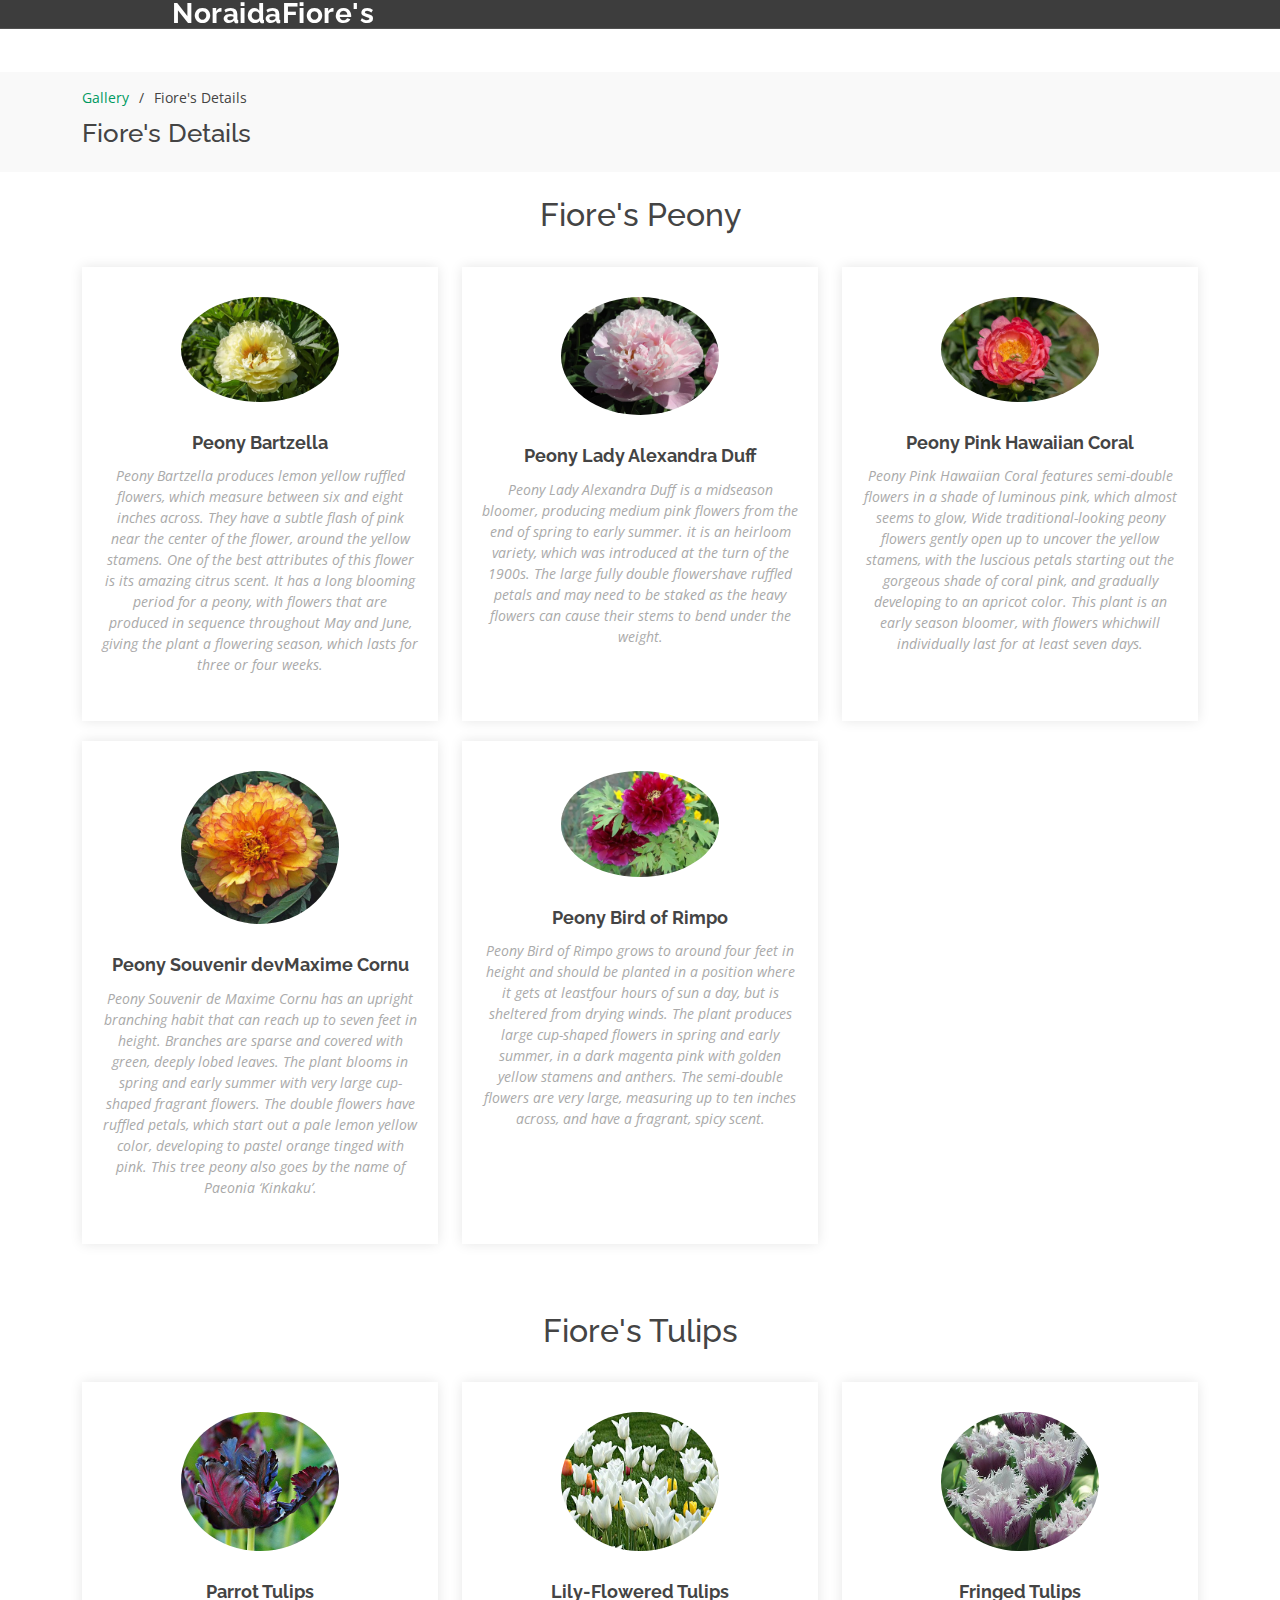
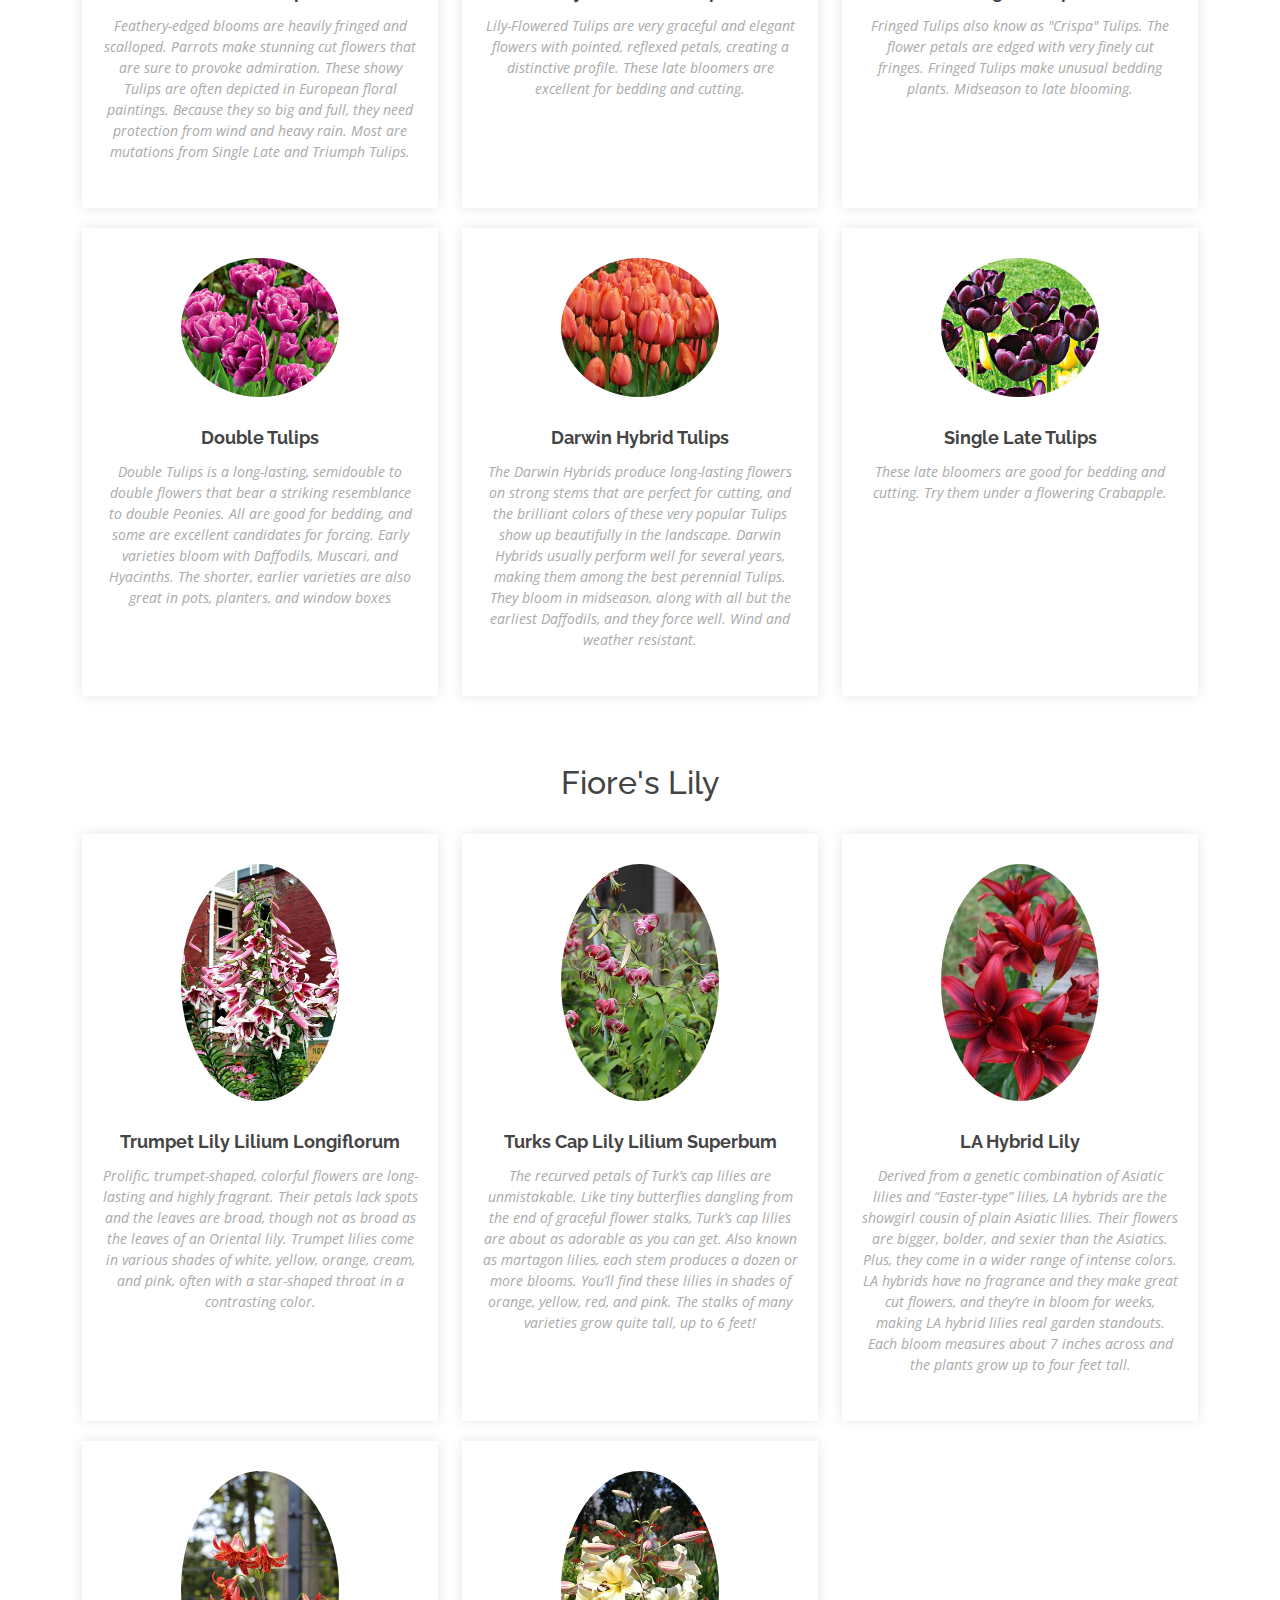
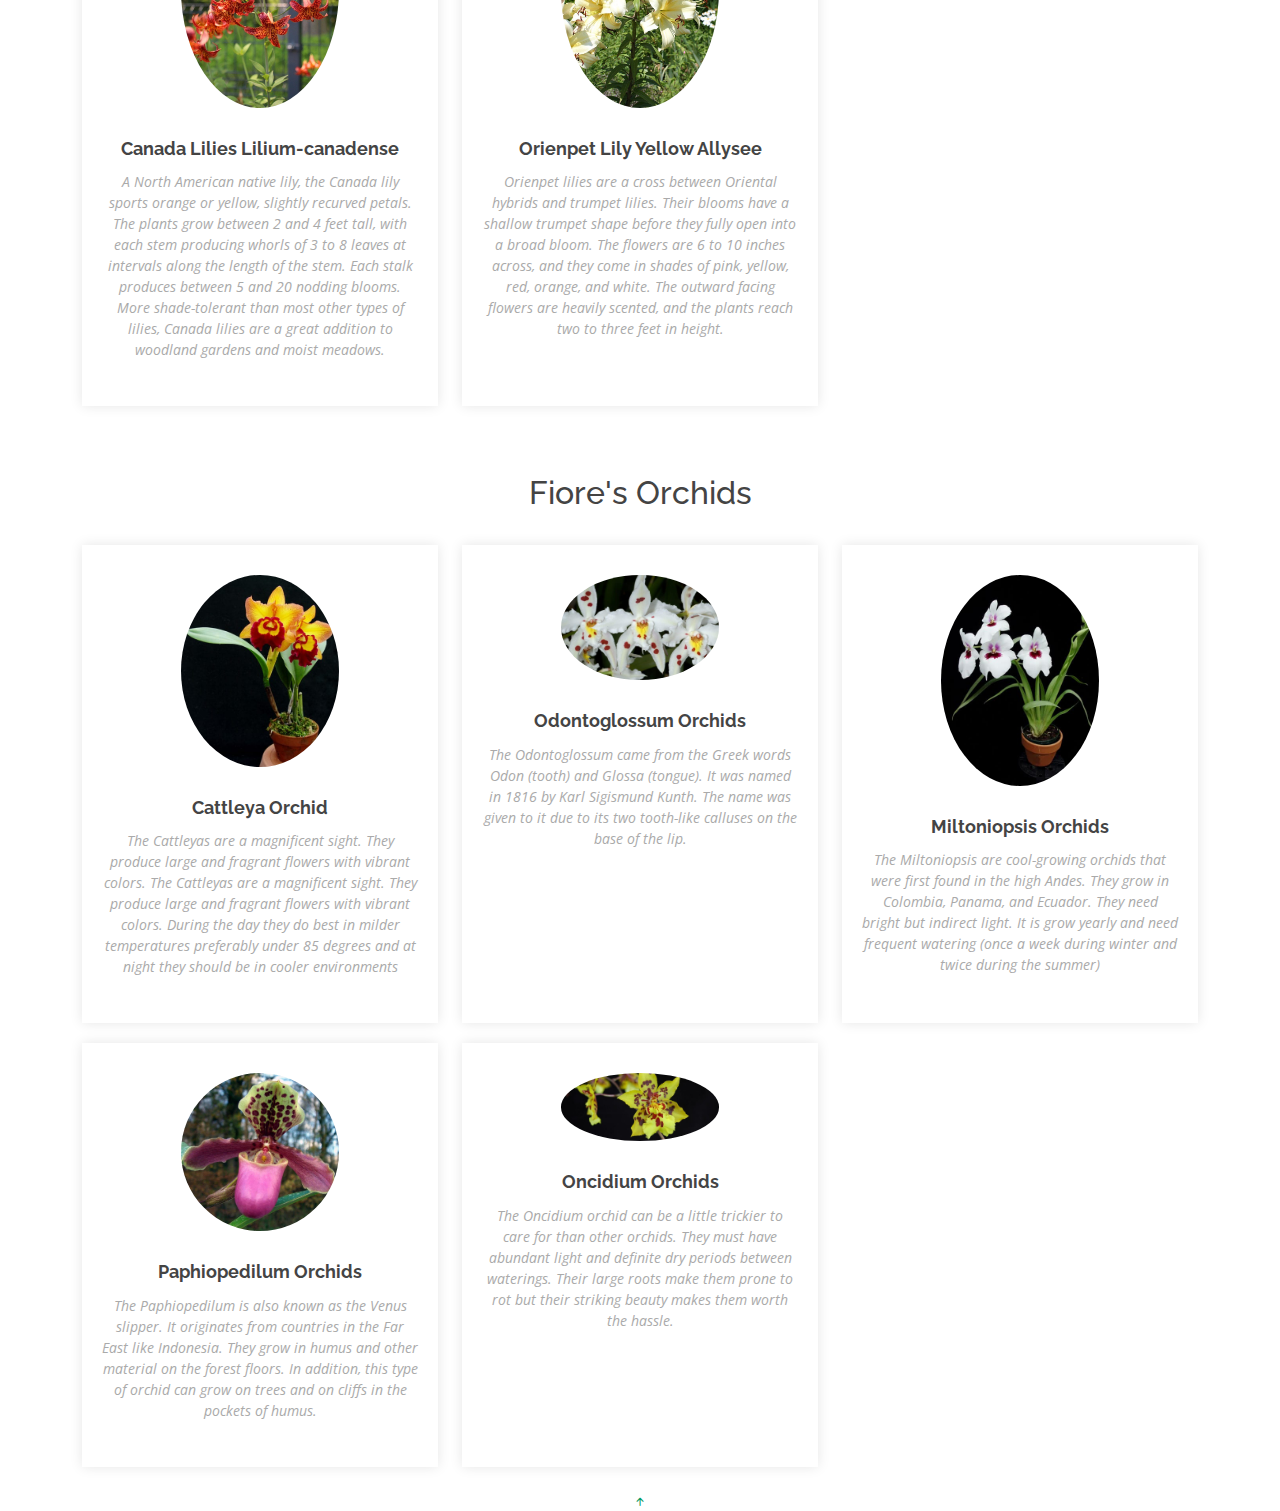
==== details.html @ a9705745 "Add file via upload" ====
<!DOCTYPE html>
<html lang="en">

<head>
  <meta charset="utf-8">
  <meta content="width=device-width, initial-scale=1.0" name="viewport">

  <title>NoraidaFiore's Gallery</title>
  <meta content="" name="description">
  <meta content="NoraidaFiore's Gallery, Fiore's Peony, Fiore's Tulip, Fiore's Lily, Fiore's Orchids" name="keywords">

  <!-- Google Fonts -->
  <link href="https://fonts.googleapis.com/css?family=Open+Sans:300,300i,400,400i,600,600i,700,700i|Raleway:300,300i,400,400i,500,500i,600,600i,700,700i|Poppins:300,300i,400,400i,500,500i,600,600i,700,700i" rel="stylesheet">

  <!-- Vendor CSS Files -->
  <link href="vendor/bootstrap/css/bootstrap.min.css" rel="stylesheet">
  <link href="vendor/bootstrap-icons/bootstrap-icons.css" rel="stylesheet">
  <link href="vendor/boxicons/css/boxicons.min.css" rel="stylesheet">
  <link href="vendor/glightbox/css/glightbox.min.css" rel="stylesheet">
  <link href="vendor/remixicon/remixicon.css" rel="stylesheet">
  <link href="vendor/swiper/swiper-bundle.min.css" rel="stylesheet">

  <!-- Template Main CSS File -->
  <link href="cssfile.css" rel="stylesheet">
</head>

<body>

  <!-- ======= Header ======= -->
  <header id="header" class="fixed-top header-inner-pages">
    <div class="container-fluid">

      <div class="row justify-content-center">
        <div class="col-xl-9 d-flex align-items-center justify-content-lg-between">
          <h1 class="logo me-auto me-lg-0"><a href="index.html">NoraidaFiore's</a></h1>
        </div>
      </div>

    </div>
  </header><!-- End Header -->

  <main id="main">

    <!-- ======= Breadcrumbs ======= -->
    <section id="breadcrumbs" class="breadcrumbs">
      <div class="container">

        <ol>
          <li><a href="index.html">Gallery</a></li>
          <li>Fiore's Details</li>
        </ol>
        <h2>Fiore's Details</h2>

      </div>
    </section>
	</br>
	<section id="details" class="details">
      <div class="container">

        <div class="section-title">
          <h2 style="text-align: center;">Fiore's Peony</h2>
        </div>
		</br>
        <div class="row">
          <div class="col-lg-4 col-md-6 d-flex align-items-stretch">
            <div class="flower">
              <img src="images/Peony-Bartzella.jpg" alt="Peony-Bartzella">    <!-- https://www.trees.com/flowers/peonies -->
              <h4>Peony Bartzella</h4>
              <p>Peony Bartzella produces lemon yellow ruffled flowers, which measure between six and eight inches across. They have a subtle flash of pink near the 
				center of the flower, around the yellow stamens. One of the best attributes of this flower is its amazing citrus scent. It has a long blooming period for 
				a peony, with flowers that are produced in sequence throughout May and June, giving the plant a flowering season, which lasts for three or four weeks.</p>
            </div>
          </div>

          <div class="col-lg-4 col-md-6 d-flex align-items-stretch">
            <div class="flower">
              <img src="images/Peony-Lady-Alexandra-Duff.jpg" alt="Peony-Lady-Alexandra-Duff">    <!-- https://www.trees.com/flowers/peonies -->
              <h4>Peony Lady Alexandra Duff</h4>
              <p>Peony Lady Alexandra Duff is a midseason bloomer, producing medium pink flowers from the end of spring to early summer. it is an heirloom variety,
				which was introduced at the turn of the 1900s. The large fully double flowershave ruffled petals and may need to be staked as the heavy flowers can
				cause their stems to bend under the weight.</p>
            </div>
          </div>

          <div class="col-lg-4 col-md-6 d-flex align-items-stretch">
            <div class="flower">
              <img src="images/Peony-Pink-Hawaiian-Coral.jpg" alt="Peony-Pink-Hawaiian-Coral">    <!-- https://www.trees.com/flowers/peonies -->
              <h4>Peony Pink Hawaiian Coral</h4>
              <p>Peony Pink Hawaiian Coral features semi-double flowers in a shade of luminous pink, which almost seems to glow, Wide traditional-looking peony
				flowers gently open up to uncover the yellow stamens, with the luscious petals starting out the gorgeous shade of coral pink, and gradually developing to an 
				apricot color. This plant is an early season bloomer, with flowers whichwill individually last for at least seven days.</p>
            </div>
          </div>
		  
		  <div class="col-lg-4 col-md-6 d-flex align-items-stretch">
            <div class="flower">
              <img src="images/Peony-Souvenir-de-Maxime-Cornu.jpg" alt="Peony-Souvenir-de-Maxime-Cornu">    <!-- https://www.trees.com/flowers/peonies -->
              <h4>Peony Souvenir devMaxime Cornu</h4>
              <p>Peony Souvenir de Maxime Cornu has an upright branching habit that can reach up to seven feet in height. Branches are sparse and covered with green, 
				deeply lobed leaves. The plant blooms in spring and early summer with very large cup-shaped fragrant flowers. The double flowers have ruffled petals, which 
				start out a pale lemon yellow color, developing to pastel orange tinged with pink. This tree peony also goes by the name of Paeonia ‘Kinkaku’.</p>
            </div>
          </div>
		  
		  <div class="col-lg-4 col-md-6 d-flex align-items-stretch">
            <div class="flower">
              <img src="images/Peony-Bird-of-Rimpo.jpg" alt="Peony-Bird-of-Rimpo">    <!-- https://www.trees.com/flowers/peonies -->
              <h4>Peony Bird of Rimpo</h4>
              <p>Peony Bird of Rimpo grows to around four feet in height and should be planted in a position where it gets at leastfour hours of sun a day, but is 
				sheltered from drying winds. The plant produces large cup-shaped flowers in spring and early summer, in a dark magenta pink with golden yellow stamens
				and anthers. The semi-double flowers are very large, measuring up to ten inches across, and have a fragrant, spicy scent.</p>
            </div>
          </div>

        </div>

      </div>
    </section>
	
	</br></br>
	<section id="details" class="details">
      <div class="container">

        <div class="section-title">
          <h2 style="text-align: center;">Fiore's Tulips</h2>
        </div>
		</br>
        <div class="row">
          <div class="col-lg-4 col-md-6 d-flex align-items-stretch">
            <div class="flower">
              <img src="images/210032.jpg" alt="Parrot-tulips">     <!-- https://www.whiteflowerfarm.com/tuliptypes -->
              <h4>Parrot Tulips</h4>
              <p>Feathery-edged blooms are heavily fringed and scalloped. Parrots make stunning cut flowers that are sure to provoke admiration. These showy Tulips are 
						often depicted in European floral paintings. Because they so big and full, they need protection from wind and heavy rain. Most are mutations from Single 
						Late and Triumph Tulips.</p>
            </div>
          </div>

          <div class="col-lg-4 col-md-6 d-flex align-items-stretch">
            <div class="flower">
              <img src="images/261402.jpg" alt="Lily-Flowered Tulip">     <!-- https://www.whiteflowerfarm.com/tuliptypes -->
              <h4>Lily-Flowered Tulips</h4>
              <p>Lily-Flowered Tulips are very graceful and elegant flowers with pointed, reflexed petals, creating a distinctive profile. These late bloomers are 
						excellent for bedding and cutting.</p>
            </div>
          </div>

          <div class="col-lg-4 col-md-6 d-flex align-items-stretch">
            <div class="flower">
              <img src="images/230800.jpg" alt="Fringed Tulip">     <!-- https://www.whiteflowerfarm.com/tuliptypes -->
              <h4>Fringed Tulips</h4>
              <p>Fringed Tulips also know as "Crispa" Tulips. The flower petals are edged with very finely cut fringes. Fringed Tulips make unusual bedding plants. 
						Midseason to late blooming.</p>
            </div>
          </div>
		  
		  <div class="col-lg-4 col-md-6 d-flex align-items-stretch">
            <div class="flower">
              <img src="images/242927.jpg" alt="Double Tulip">      <!-- https://www.whiteflowerfarm.com/tuliptypes -->
              <h4>Double Tulips</h4>
              <p>Double Tulips is a long-lasting, semidouble to double flowers that bear a striking resemblance to double Peonies. All are good for bedding, and some 
						are excellent candidates for forcing. Early varieties bloom with Daffodils, Muscari, and Hyacinths. The shorter, earlier varieties are also great in pots, 
						planters, and window boxes </p>
            </div>
          </div>
		  
		  <div class="col-lg-4 col-md-6 d-flex align-items-stretch">
            <div class="flower">
              <img src="images/242412.jpg" alt="Darwin Hybrid Tulip">     <!-- https://www.whiteflowerfarm.com/tuliptypes -->
              <h4>Darwin Hybrid Tulips</h4>
              <p>The Darwin Hybrids produce long-lasting flowers on strong stems that are perfect for cutting, and the brilliant colors of these very popular Tulips 
						show up beautifully in the landscape. Darwin Hybrids usually perform well for several years, making them among the best perennial Tulips. They bloom in 
						midseason, along with all but the earliest Daffodils, and they force well. Wind and weather resistant.</p>
            </div>
          </div>
		  
		  <div class="col-lg-4 col-md-6 d-flex align-items-stretch">
            <div class="flower">
              <img src="images/251702.jpeg" alt="Single Late Tulip">   <!-- https://www.whiteflowerfarm.com/tuliptypes -->
              <h4>Single Late Tulips</h4>
              <p>These late bloomers are good for bedding and cutting. Try them under a flowering Crabapple.</p>
            </div>
          </div>

        </div>

      </div>
    </section>
	
	</br></br>
	<section id="details" class="details">
      <div class="container">

        <div class="section-title">
          <h2 style="text-align: center;">Fiore's Lily</h2>
        </div>
		</br>
        <div class="row">
          <div class="col-lg-4 col-md-6 d-flex align-items-stretch">
            <div class="flower">
              <img src="images/Trumpet_lily_Lilium_longiflorum.jpg" alt="Trumpet_lily_Lilium_longiflorum">     <!-- https://savvygardening.com/types-of-lilies/ -->
              <h4>Trumpet Lily Lilium Longiflorum</h4>
			  <p>Prolific, trumpet-shaped, colorful flowers are long-lasting and highly fragrant. Their petals lack spots and the leaves are broad, though not as broad
						as the leaves of an Oriental lily. Trumpet lilies come in various shades of white, yellow, orange, cream, and pink, often with a star-shaped throat in a 
						contrasting color.</p>
            </div>
          </div>

          <div class="col-lg-4 col-md-6 d-flex align-items-stretch">
            <div class="flower"> 
              <img src="images/Turks_Cap_lily_Lilium_superbum.jpg" alt="Turks_Cap_lily_Lilium_superbum">    <!-- https://savvygardening.com/types-of-lilies/ -->
              <h4>Turks Cap Lily Lilium Superbum</h4>
			  <p>The recurved petals of Turk’s cap lilies are unmistakable. Like tiny butterflies dangling from the end of graceful flower stalks, Turk’s cap lilies are 
						about as adorable as you can get. Also known as martagon lilies, each stem produces a dozen or more blooms. You’ll find these lilies in shades of orange, 
						yellow, red, and pink. The stalks of many varieties grow quite tall, up to 6 feet!</p>
            </div>
          </div>

          <div class="col-lg-4 col-md-6 d-flex align-items-stretch">
            <div class="flower">
              <img src="images/LA_hybrid-lily.jpg" alt="LA_hybrid-lily">    <!-- https://savvygardening.com/types-of-lilies/ -->  
              <h4>LA Hybrid Lily</h4>
              <p>Derived from a genetic combination of Asiatic lilies and “Easter-type” lilies, LA hybrids are the showgirl cousin of plain Asiatic lilies. Their flowers are bigger, 
			  bolder, and sexier than the Asiatics. Plus, they come in a wider range of intense colors. LA hybrids have no fragrance and they make great cut flowers, and they’re 
			  in bloom for weeks, making LA hybrid lilies real garden standouts. Each bloom measures about 7 inches across and the plants grow up to four feet tall.</p>
            </div>
          </div>
		  
		  <div class="col-lg-4 col-md-6 d-flex align-items-stretch">
            <div class="flower">
              <img src="images/Canada_Lilies_Lilium-canadense.jpg" calt="Canada_Lilies_Lilium-canadense">    <!-- https://savvygardening.com/types-of-lilies/ -->
              <h4>Canada Lilies Lilium-canadense</h4>
              <p>A North American native lily, the Canada lily sports orange or yellow, slightly recurved petals. The plants grow between 2 and 4 feet tall, with each 
						stem producing whorls of 3 to 8 leaves at intervals along the length of the stem. Each stalk produces between 5 and 20 nodding blooms. More shade-tolerant 
						than most other types of lilies, Canada lilies are a great addition to woodland gardens and moist meadows.</p>
            </div>
          </div>
		  
		  <div class="col-lg-4 col-md-6 d-flex align-items-stretch">
            <div class="flower">
              <img src="images/orienpet_lily_yellow_Allysee.jpg" alt="orienpet_lily_yellow_Allysee">    <!-- https://savvygardening.com/types-of-lilies/ -->
              <h4>Orienpet Lily Yellow Allysee</h4>
			  <p>Orienpet lilies are a cross between Oriental hybrids and trumpet lilies. Their blooms have a shallow trumpet shape before they fully open into a broad 
						bloom. The flowers are 6 to 10 inches across, and they come in shades of pink, yellow, red, orange, and white. The outward facing flowers are heavily scented, 
						and the plants reach two to three feet in height.</p>
            </div>
          </div>

        </div>

      </div>
    </section>
	
	</br></br>
	<section id="details" class="details">
      <div class="container">

        <div class="section-title">
          <h2 style="text-align: center;">Fiore's Orchids</h2>
        </div>
		</br>
        <div class="row">
          <div class="col-lg-4 col-md-6 d-flex align-items-stretch">
            <div class="flower">
              <img src="images/cattleya-orchid-plant.jpg" alt="cattleya-orchid-plant">    <!-- https://www.flowerglossary.com/types-of-orchids/ -->
              <h4>Cattleya Orchid</h4>
	    		<p>The Cattleyas are a magnificent sight. They produce large and fragrant flowers with vibrant colors. The Cattleyas are a magnificent sight. 
						They produce large and fragrant flowers with vibrant colors. During the day they do best in milder temperatures preferably under 85 degrees and at 
						night they should be in cooler environments</p>
            </div>
          </div>

          <div class="col-lg-4 col-md-6 d-flex align-items-stretch">
            <div class="flower">
              <img src="images/Odontoglossum_orchids.jpg" alt="Odontoglossum_orchids">    <!-- https://www.flowerglossary.com/types-of-orchids/ -->
              <h4>Odontoglossum Orchids</h4>
			  <p>The Odontoglossum came from the Greek words Odon (tooth) and Glossa (tongue). It was named in 1816 by Karl Sigismund Kunth. The name was given to it 
						due to its two tooth-like calluses on the base of the lip.</p>
            </div>
          </div>

          <div class="col-lg-4 col-md-6 d-flex align-items-stretch">
            <div class="flower">
              <img src="images/miltoniopsis-orchids.jpg" alt="miltoniopsis-orchids">    <!-- https://www.flowerglossary.com/types-of-orchids/ -->
              <h4>Miltoniopsis Orchids</h4>
              <p>The Miltoniopsis are cool-growing orchids that were first found in the high Andes. They grow in Colombia, Panama, and Ecuador. They need bright but 
						indirect light. It is grow yearly and need frequent watering (once a week during winter and twice during the summer)</p>
            </div>
          </div>
		  
		  <div class="col-lg-4 col-md-6 d-flex align-items-stretch">
            <div class="flower">
              <img src="images/paphiopedilum-orchids.jpg" alt="paphiopedilum-orchids">    <!-- https://www.flowerglossary.com/types-of-orchids/ -->
              <h4>Paphiopedilum Orchids</h4>
              <p>The Paphiopedilum is also known as the Venus slipper. It originates from countries in the Far East like Indonesia. They grow in humus and other material 
						on the forest floors. In addition, this type of orchid can grow on trees and on cliffs in the pockets of humus.</p>
            </div>
          </div>
		  
		  <div class="col-lg-4 col-md-6 d-flex align-items-stretch">
            <div class="flower">
              <img src="images/oncidium-orchids.jpg" alt="oncidium-orchids">    <!-- https://www.flowerglossary.com/types-of-orchids/ -->
              <h4>Oncidium Orchids</h4>
			  <p>The Oncidium orchid can be a little trickier to care for than other orchids. They must have abundant light and definite dry periods between waterings. 
						Their large roots make them prone to rot but their striking beauty makes them worth the hassle.</p>
            </div>
          </div>

        </div>

      </div>
    </section>
	
	
  </main>

  <div id="preloader"></div>
  <a href="#" class="back-to-top d-flex align-items-center justify-content-center"><i class="bi bi-arrow-up-short"></i></a>

  <!-- Vendor JS Files -->
  <script src="vendor/bootstrap/js/bootstrap.bundle.min.js"></script>
  <script src="vendor/glightbox/js/glightbox.min.js"></script>
  <script src="vendor/isotope-layout/isotope.pkgd.min.js"></script>
  <script src="vendor/php-email-form/validate.js"></script>
  <script src="vendor/purecounter/purecounter.js"></script>
  <script src="vendor/swiper/swiper-bundle.min.js"></script>

  <!-- Template Main JS File -->
  <script src="js/main.js"></script>

</body>

</html>
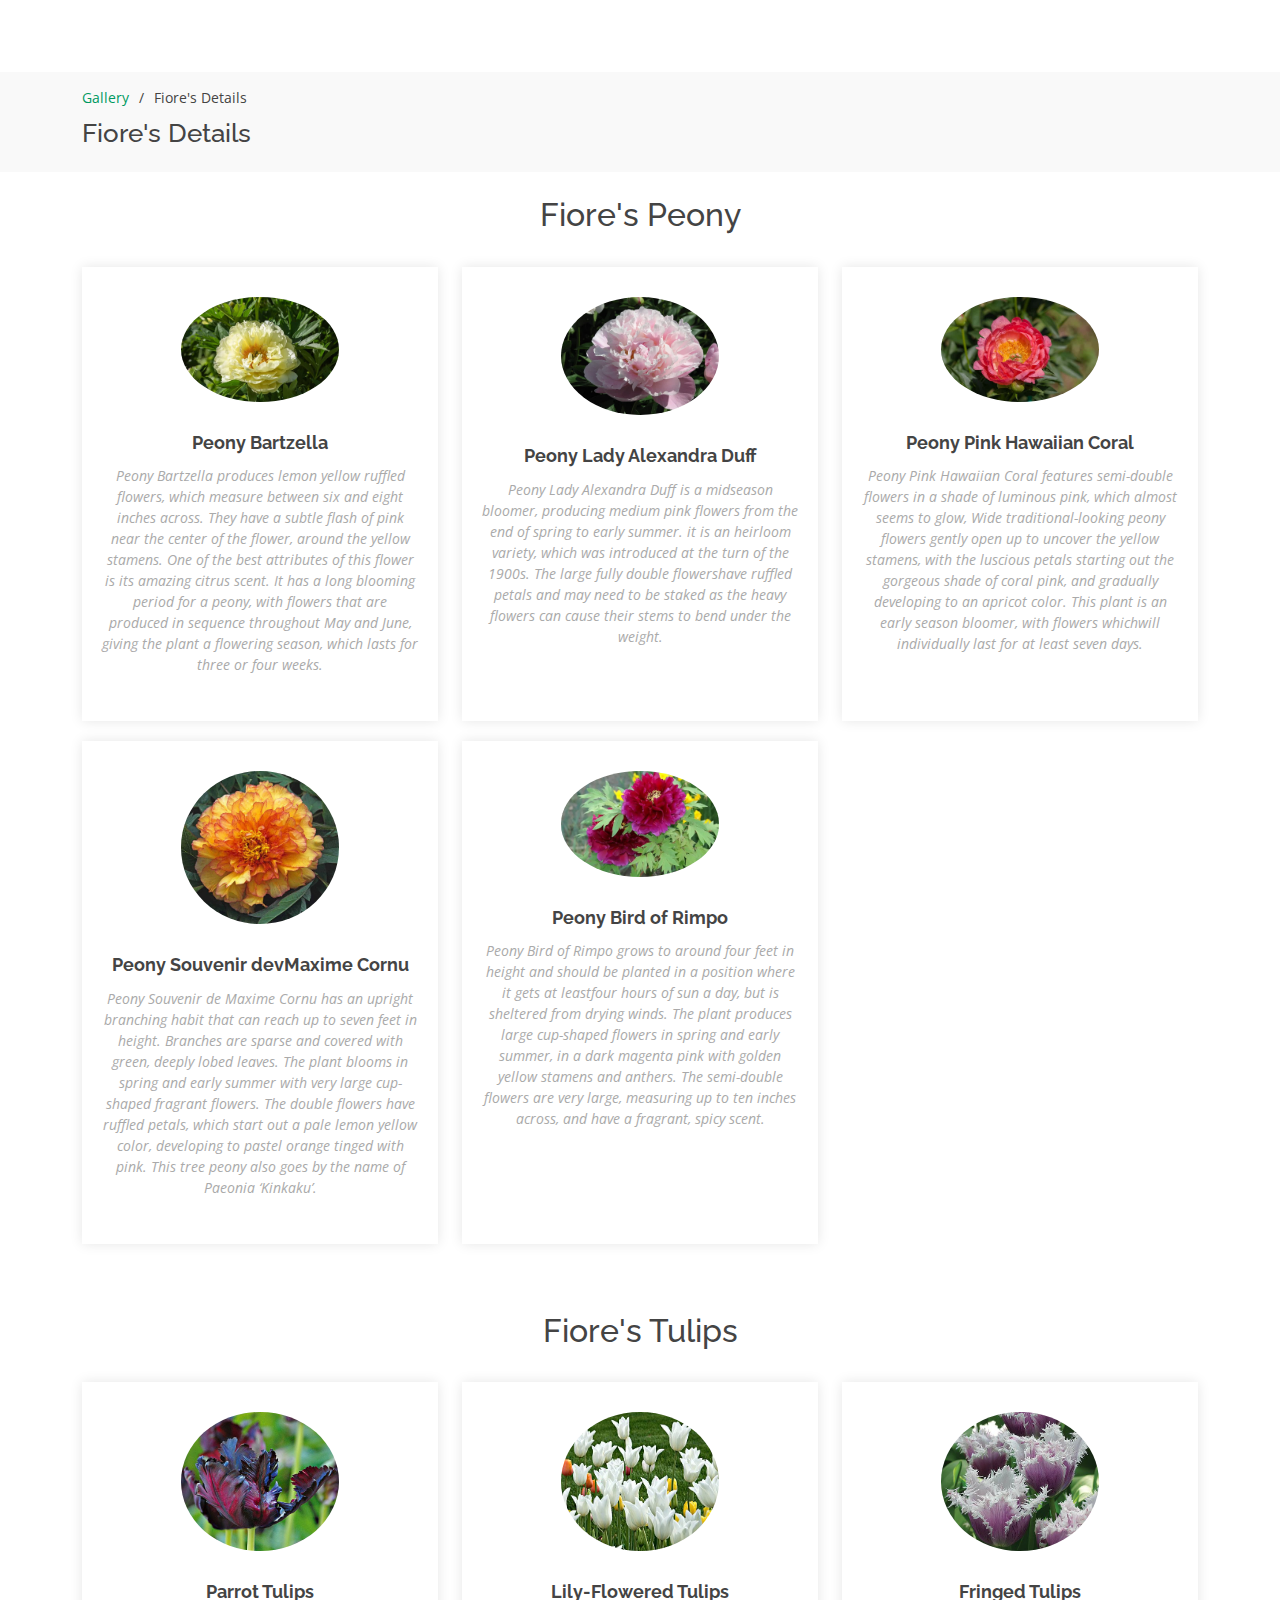
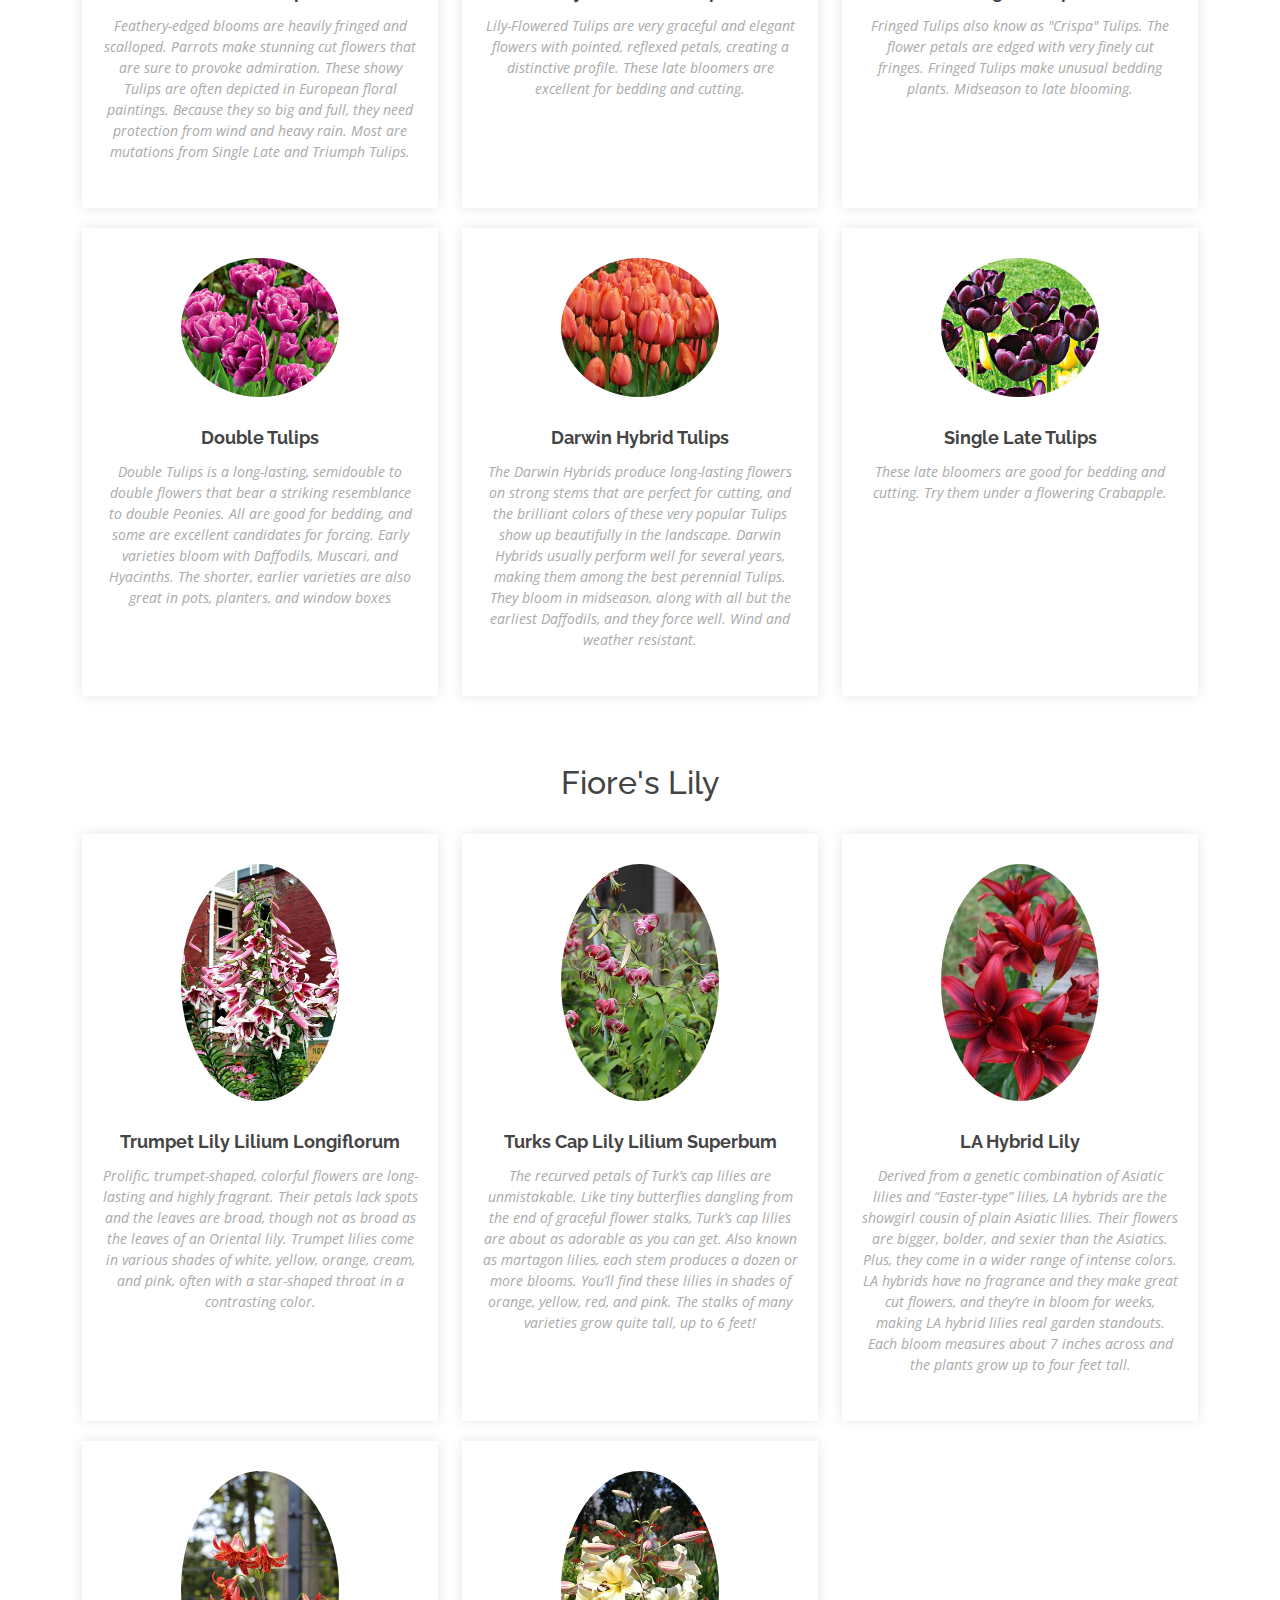
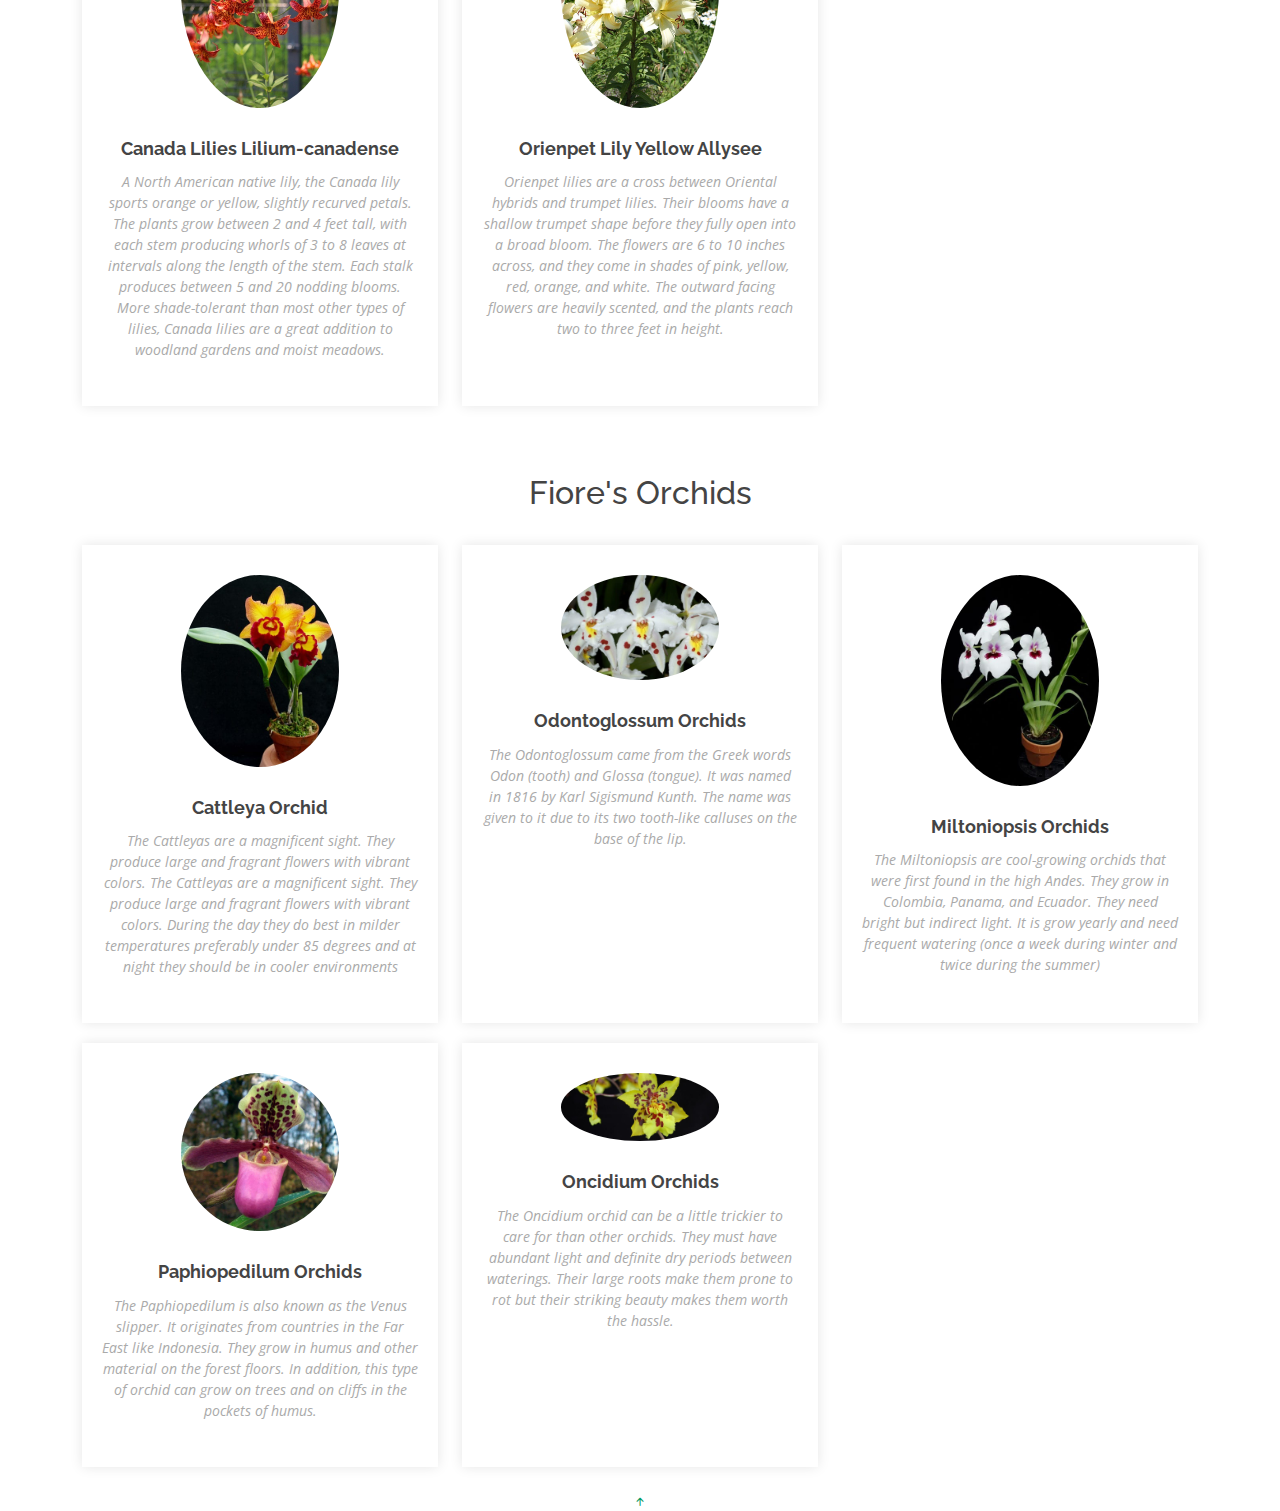
==== commit 61e3a946: "Update details.html" ====
--- a/details.html
+++ b/details.html
@@ -26,19 +26,6 @@
 
 <body>
 
-  <!-- ======= Header ======= -->
-  <header id="header" class="fixed-top header-inner-pages">
-    <div class="container-fluid">
-
-      <div class="row justify-content-center">
-        <div class="col-xl-9 d-flex align-items-center justify-content-lg-between">
-          <h1 class="logo me-auto me-lg-0"><a href="index.html">NoraidaFiore's</a></h1>
-        </div>
-      </div>
-
-    </div>
-  </header><!-- End Header -->
-
   <main id="main">
 
     <!-- ======= Breadcrumbs ======= -->
@@ -330,4 +317,4 @@
 
 </body>
 
-</html>+</html>
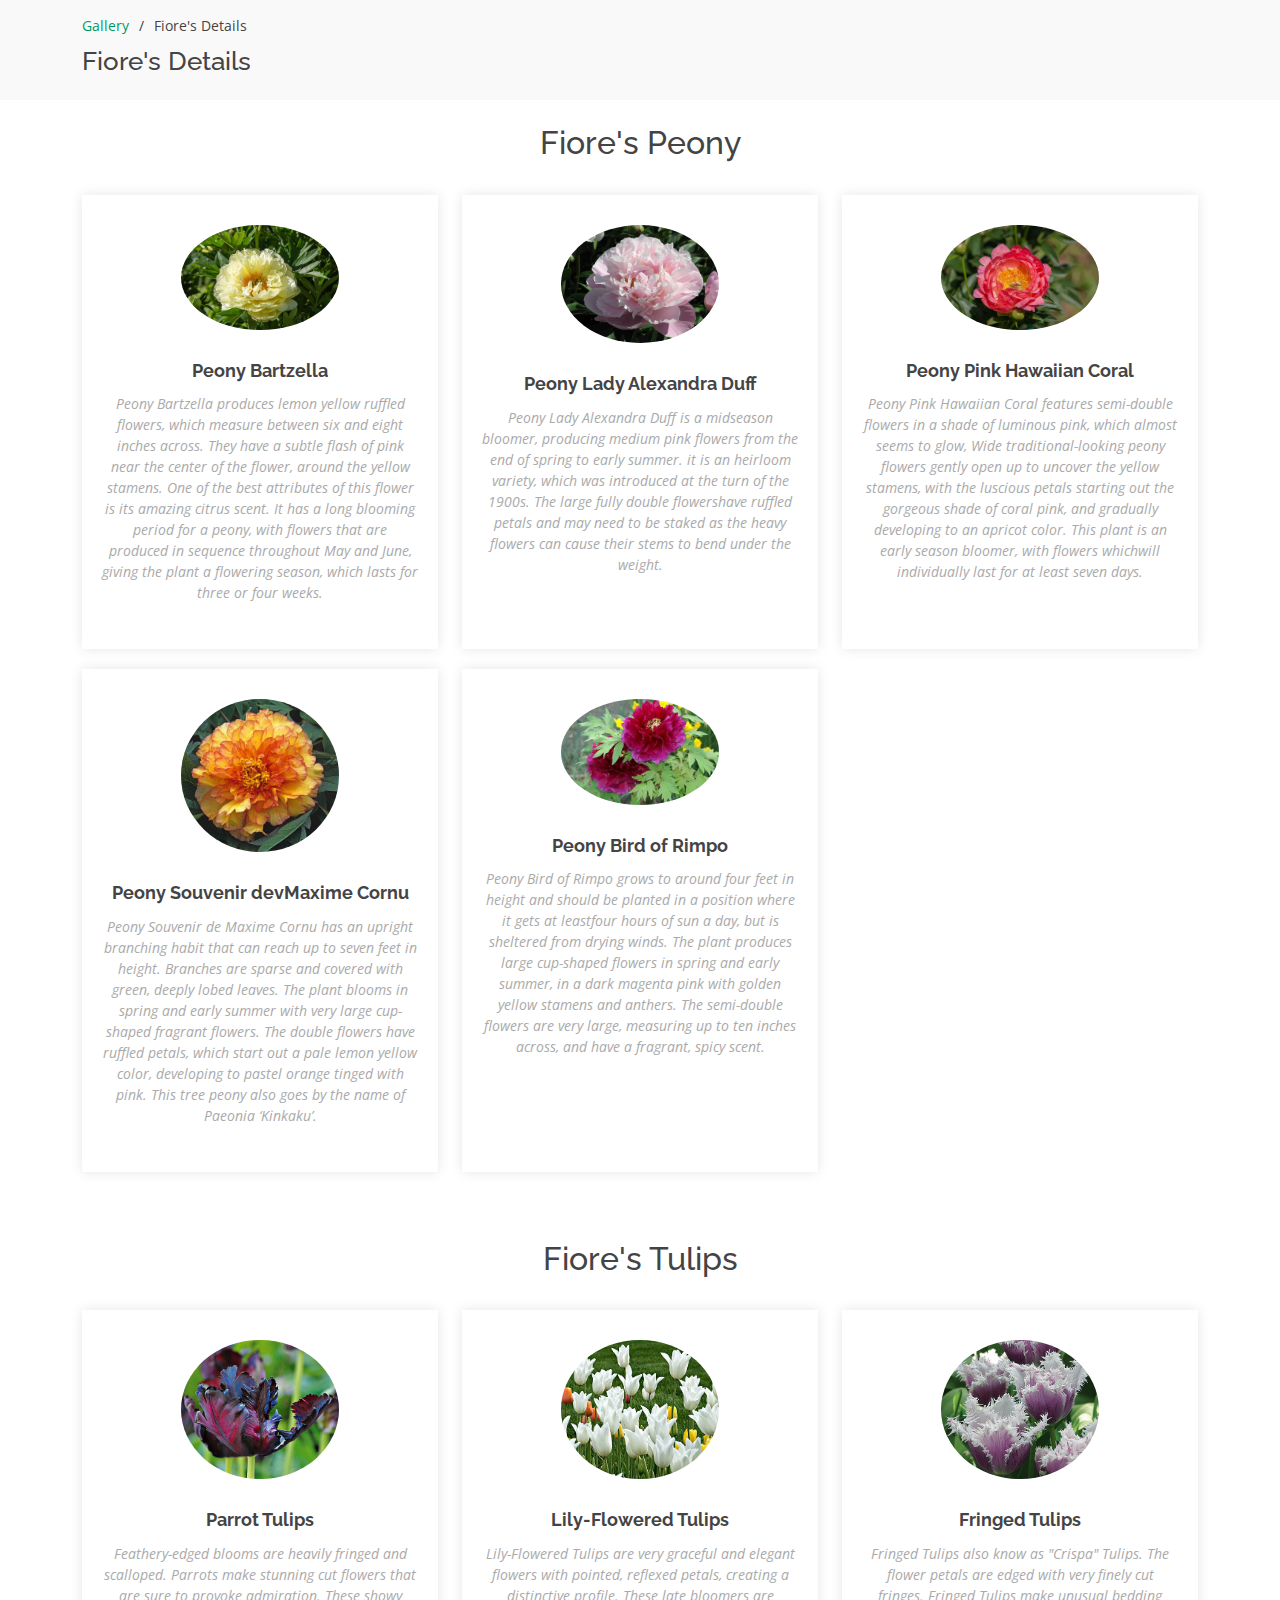
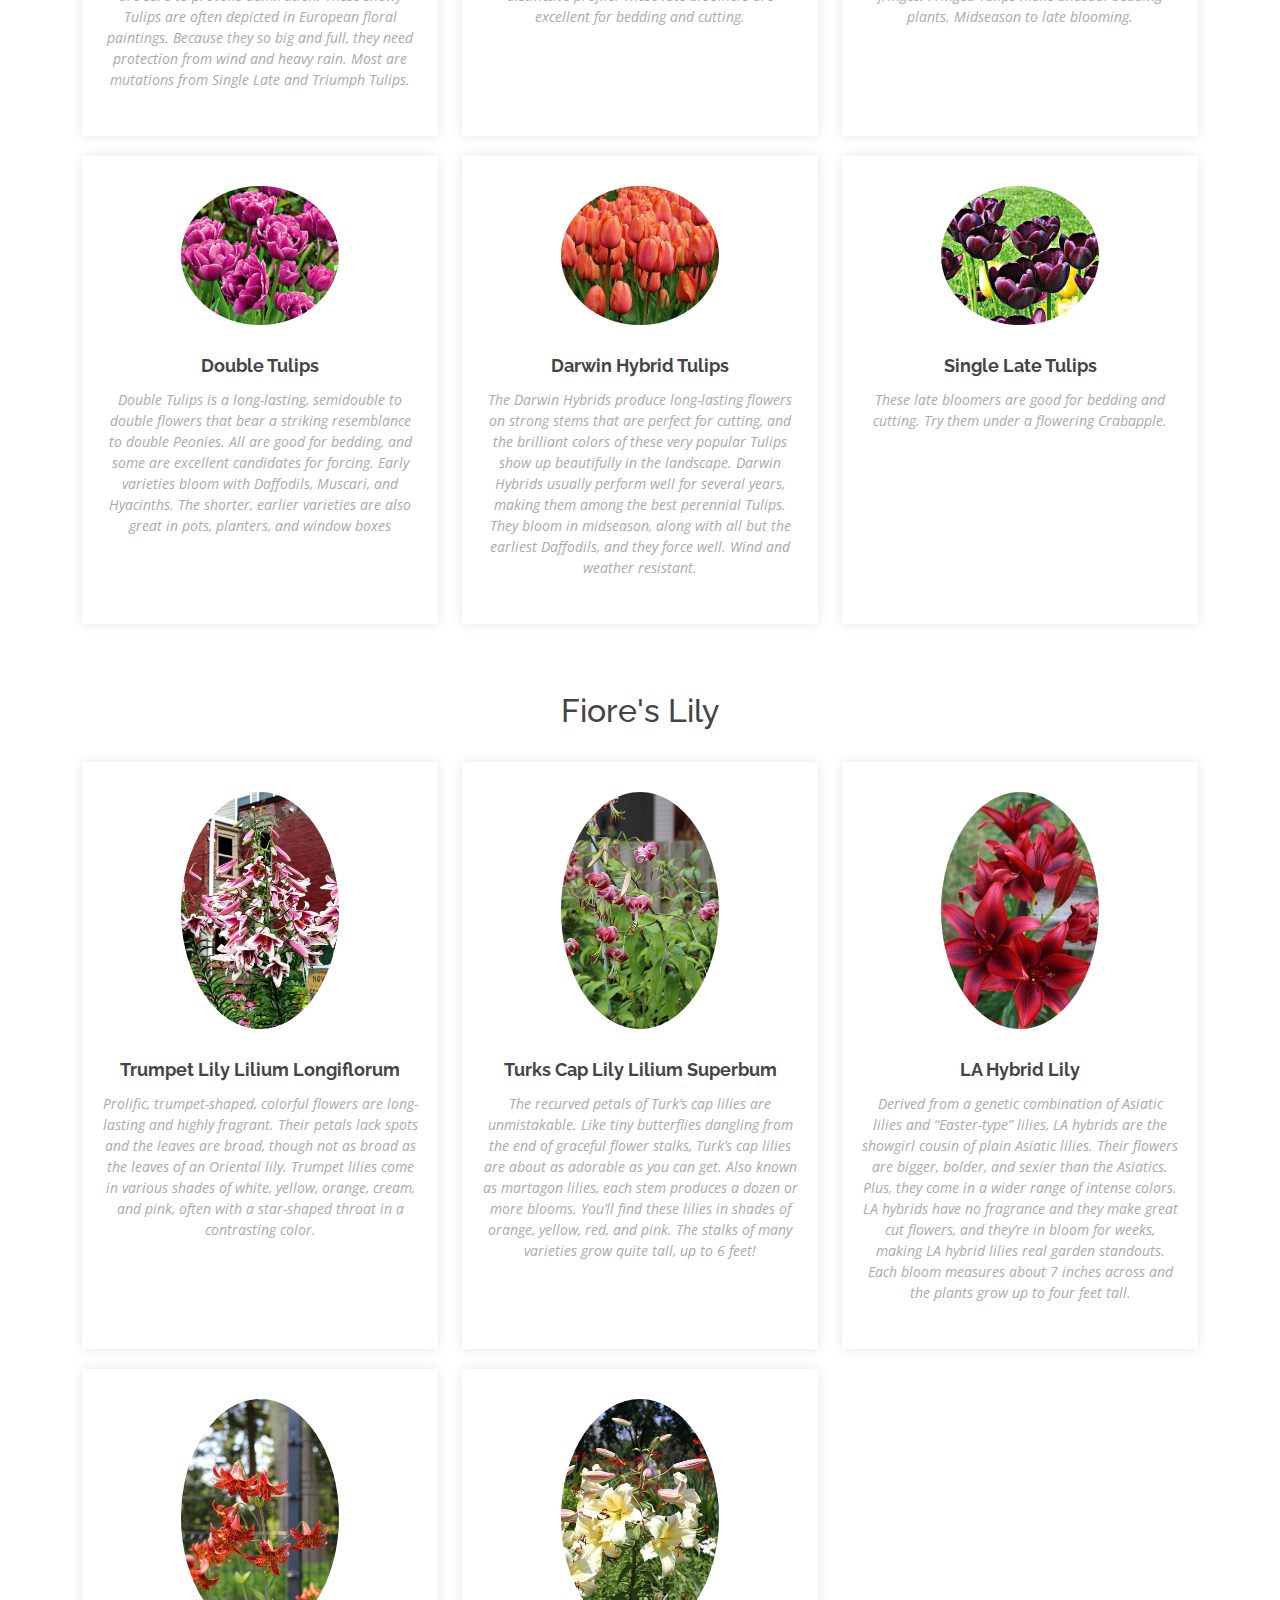
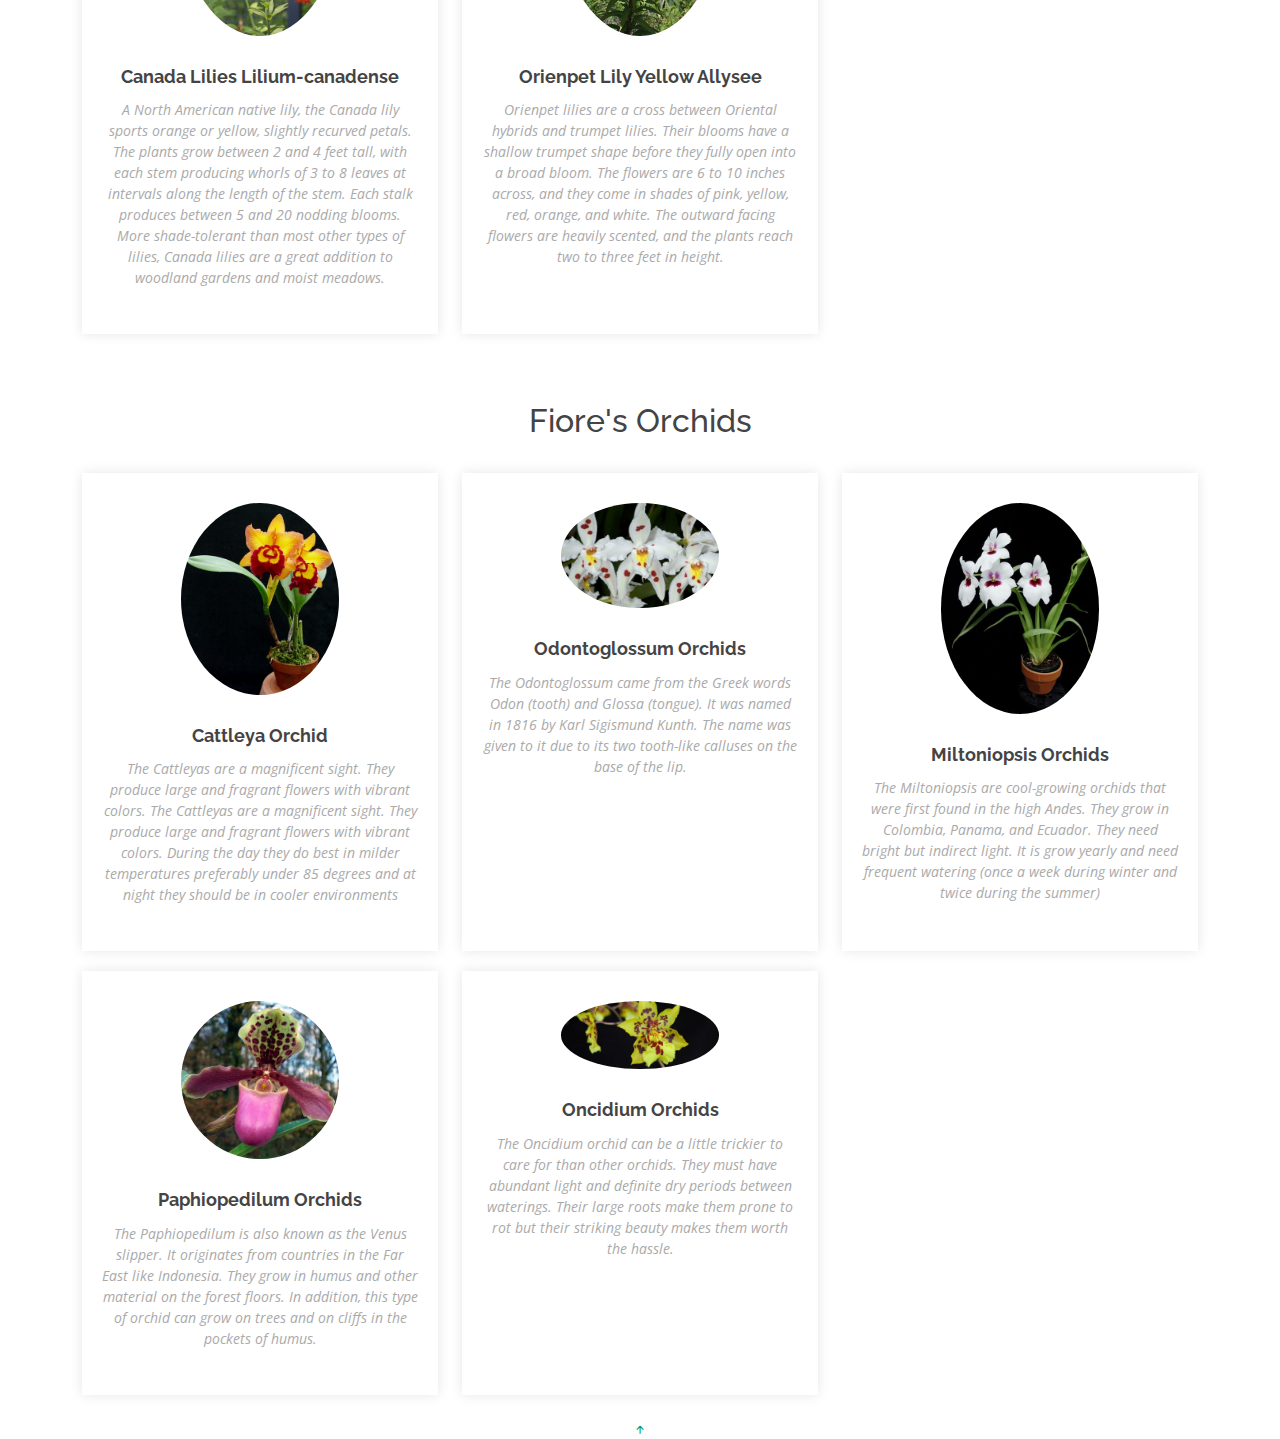
==== commit f07adb8a: "Update details.html" ====
--- a/details.html
+++ b/details.html
@@ -7,7 +7,7 @@
 
   <title>NoraidaFiore's Gallery</title>
   <meta content="" name="description">
-  <meta content="NoraidaFiore's Gallery, Fiore's Peony, Fiore's Tulip, Fiore's Lily, Fiore's Orchids" name="keywords">
+  <meta content="NoraidaFiore's, NoraidaFiore's Gallery, Fiore's Peony, Fiore's Tulip, Fiore's Lily, Fiore's Orchids" name="keywords">
 
   <!-- Google Fonts -->
   <link href="https://fonts.googleapis.com/css?family=Open+Sans:300,300i,400,400i,600,600i,700,700i|Raleway:300,300i,400,400i,500,500i,600,600i,700,700i|Poppins:300,300i,400,400i,500,500i,600,600i,700,700i" rel="stylesheet">
@@ -22,6 +22,15 @@
 
   <!-- Template Main CSS File -->
   <link href="cssfile.css" rel="stylesheet">
+	
+  <!-- Global site tag (gtag.js) - Google Analytics -->
+  <script async src="https://www.googletagmanager.com/gtag/js?id=G-C7BRZY1H79"></script>
+  <script>
+    window.dataLayer = window.dataLayer || [];
+    function gtag(){dataLayer.push(arguments);}
+    gtag('js', new Date());
+    gtag('config', 'G-C7BRZY1H79');
+  </script>
 </head>
 
 <body>
--- a/cssfile.css
+++ b/cssfile.css
@@ -15,43 +15,6 @@
 
 h1, h2, h3, h4, h5, h6 {
   font-family: "Raleway", sans-serif;
-}
-
-/*--------------------------------------------------------------
-# Header
---------------------------------------------------------------*/
-#header {
-  transition: all 0.5s;
-  z-index: 997;
-  border-bottom: 1px solid rgba(255, 255, 255, 0.1);
-}
-
-#header.header-scrolled, #header.header-inner-pages {
-  background: rgba(40, 40, 40, 0.9);
-}
-
-#header .logo {
-  font-size: 28px;
-  margin: 0;
-  padding: 0;
-  line-height: 1;
-  font-weight: 700;
-  letter-spacing: 0.5px;
-}
-
-#header .logo a {
-  color: #fff;
-}
-
-#header .logo img {
-  max-height: 40px;
-}
-
-@media (max-width: 992px) {
-  #header {
-    border: 0;
-    padding: 15px 0;
-  }
 }
 
 /*--------------------------------------------------------------
@@ -61,7 +24,6 @@
   padding: 15px 0;
   background: #f9f9f9;
   min-height: 40px;
-  margin-top: 72px;
 }
 
 @media (max-width: 992px) {
